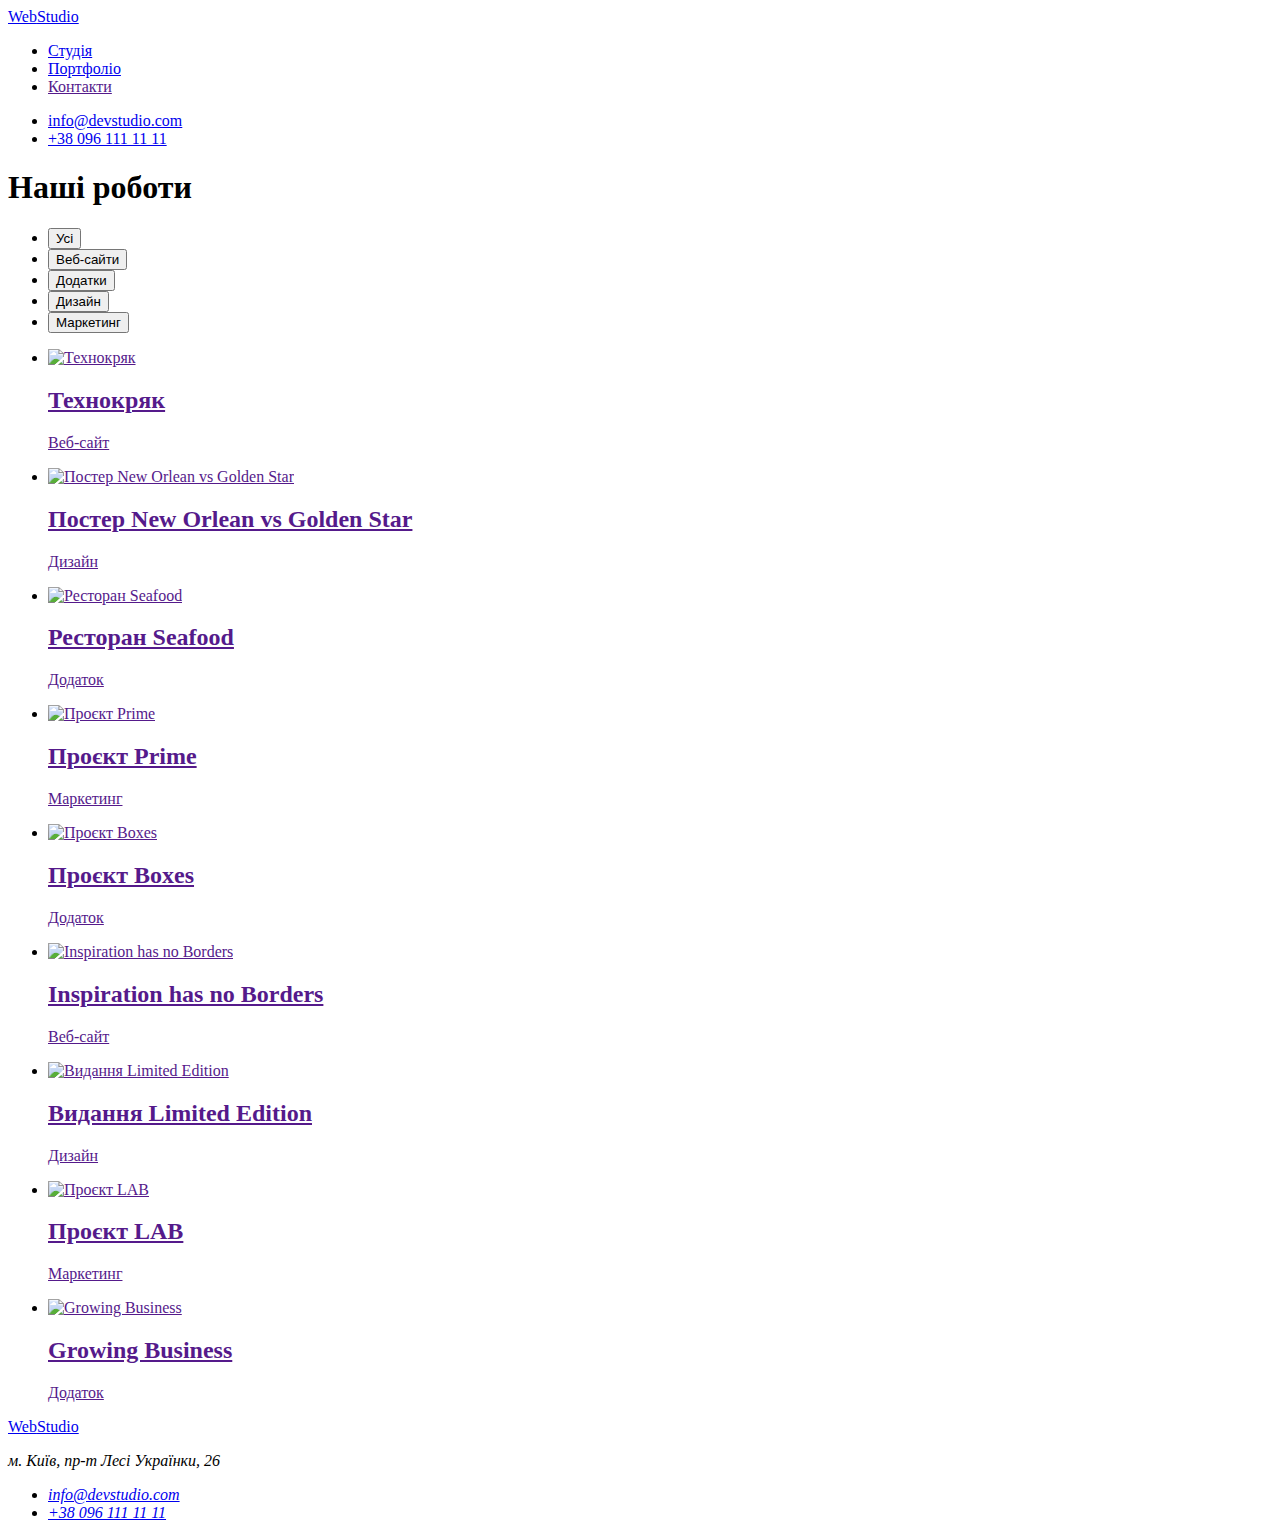
==== portfolio.html @ a1b95e7a "add site pages" ====
<!DOCTYPE html>
<html lang="uk">

<head>
  <meta charset="UTF-8">
  <meta http-equiv="X-UA-Compatible" content="IE=edge">
  <meta name="viewport" content="width=device-width, initial-scale=1.0">

  <link href="https://fonts.googleapis.com/css2?family=Raleway:wght@700&family=Roboto:wght@400;500;700;900&display=swap"
    rel="stylesheet">
  <link rel="stylesheet" href="./css/styles.css">

  <title>Портфоліо</title>
</head>

<body>
  <!-- Шапка сайта -->
  <header class="header">
    <nav>
      <a href="./index.html" class="logo">
        <span>Web</span>Studio
      </a>

      <ul class="site-nav list">
        <li>
          <a class="link" href="./index.html">Студія</a>
        </li>
        <li>
          <a class="link current" href="./portfolio.html">Портфоліо</a>
        </li>
        <li>

          <a class="link" href="">Контакти</a>
        </li>
      </ul>
    </nav>

    <ul class="contacts list">
      <li>
        <a class="link" href="mailto:info@devstudio.com">info@devstudio.com</a>
      </li>
      <li>
        <a class="link" href="tel:+380961111111">+38 096 111 11 11</a>
      </li>
    </ul>
  </header>
  <!-- Приклади робіт -->
  <main class="main">
    <section class="gallery">
      <h1 class="gallery-title">Наші роботи</h1>
      <nav class="filter">
        <ul class="filter-list">
          <li>
            <button class="gallery-btn current" type="button">Усі</button>
          </li>
          <li>
            <button class="gallery-btn" type="button">Веб-сайти</button>
          </li>
          <li>
            <button class="gallery-btn" type="button">Додатки</button>
          </li>
          <li>
            <button class="gallery-btn" type="button">Дизайн</button>
          </li>
          <li>
            <button class="gallery-btn" type="button">Маркетинг</button>
          </li>
        </ul>
      </nav>
      <ul class="gallery-list">
        <li>
          <a href="" class="gallery-link">
            <img src="./images/website.jpg" alt="Технокряк" width="370">
            <h2 class="title">Технокряк</h2>
            <p class="text">Веб-сайт</p>
          </a>
        </li>

        <li>
          <a href="" class="gallery-link">
            <img src="./images/nba.jpg" alt="Постер New Orlean vs Golden Star" width="370">
            <h2 class="title">Постер New Orlean vs Golden Star</h2>
            <p class="text">Дизайн</p>
          </a>
        </li>

        <li>
          <a href="" class="gallery-link">
            <img src="./images/food-app.jpg" alt="Ресторан Seafood" width="370">
            <h2 class="title">Ресторан Seafood</h2>
            <p class="text">Додаток</p>
          </a>
        </li>

        <li>
          <a href="" class="gallery-link">
            <img src="./images/headphones.jpg" alt="Проєкт Prime" width="370">
            <h2 class="title">Проєкт Prime</h2>
            <p class="text">Маркетинг</p>
          </a>
        </li>

        <li>
          <a href="" class="gallery-link">
            <img src="./images/boxes.jpg" alt="Проєкт Boxes" width="370">
            <h2 class="title">Проєкт Boxes</h2>
            <p class="text">Додаток</p>
          </a>
        </li>

        <li>
          <a href="" class="gallery-link">
            <img src="./images/website2.jpg" alt="Inspiration has no Borders" width="370">
            <h2 class="title">Inspiration has no Borders</h2>
            <p class="text">Веб-сайт</p>
          </a>
        </li>

        <li>
          <a href="" class="gallery-link">
            <img src="./images/journal.jpg" alt="Видання Limited Edition" width="370">
            <h2 class="title">Видання Limited Edition</h2>
            <p class="text">Дизайн</p>
          </a>
        </li>

        <li>
          <a href="" class="gallery-link">
            <img src="./images/lab.jpg" alt="Проєкт LAB" width="370">
            <h2 class="title">Проєкт LAB</h2>
            <p class="text">Маркетинг</p>
          </a>
        </li>

        <li>
          <a href="" class="gallery-link">
            <img src="./images/bussiness-app.jpg" alt="Growing Business" width="370">
            <h2 class="title">Growing Business</h2>
            <p class="text">Додаток</p>
          </a>
        </li>
      </ul>
    </section>
  </main>

  <!-- Підвал сайта -->
  <footer class="footer">
    <a href="./index.html" class="logo">
      <span>Web</span>Studio
    </a>
    <address>
      <p class="footer-text">м. Київ, пр-т Лесі Українки, 26</p>
      <ul class="contacts list">
        <li>
          <a class="link" href="mailto:info@devstudio.com">info@devstudio.com</a>
        </li>
        <li>
          <a class="link" href="tel:+380961111111">+38 096 111 11 11</a>
        </li>
      </ul>
    </address>
  </footer>

</body>

</html>
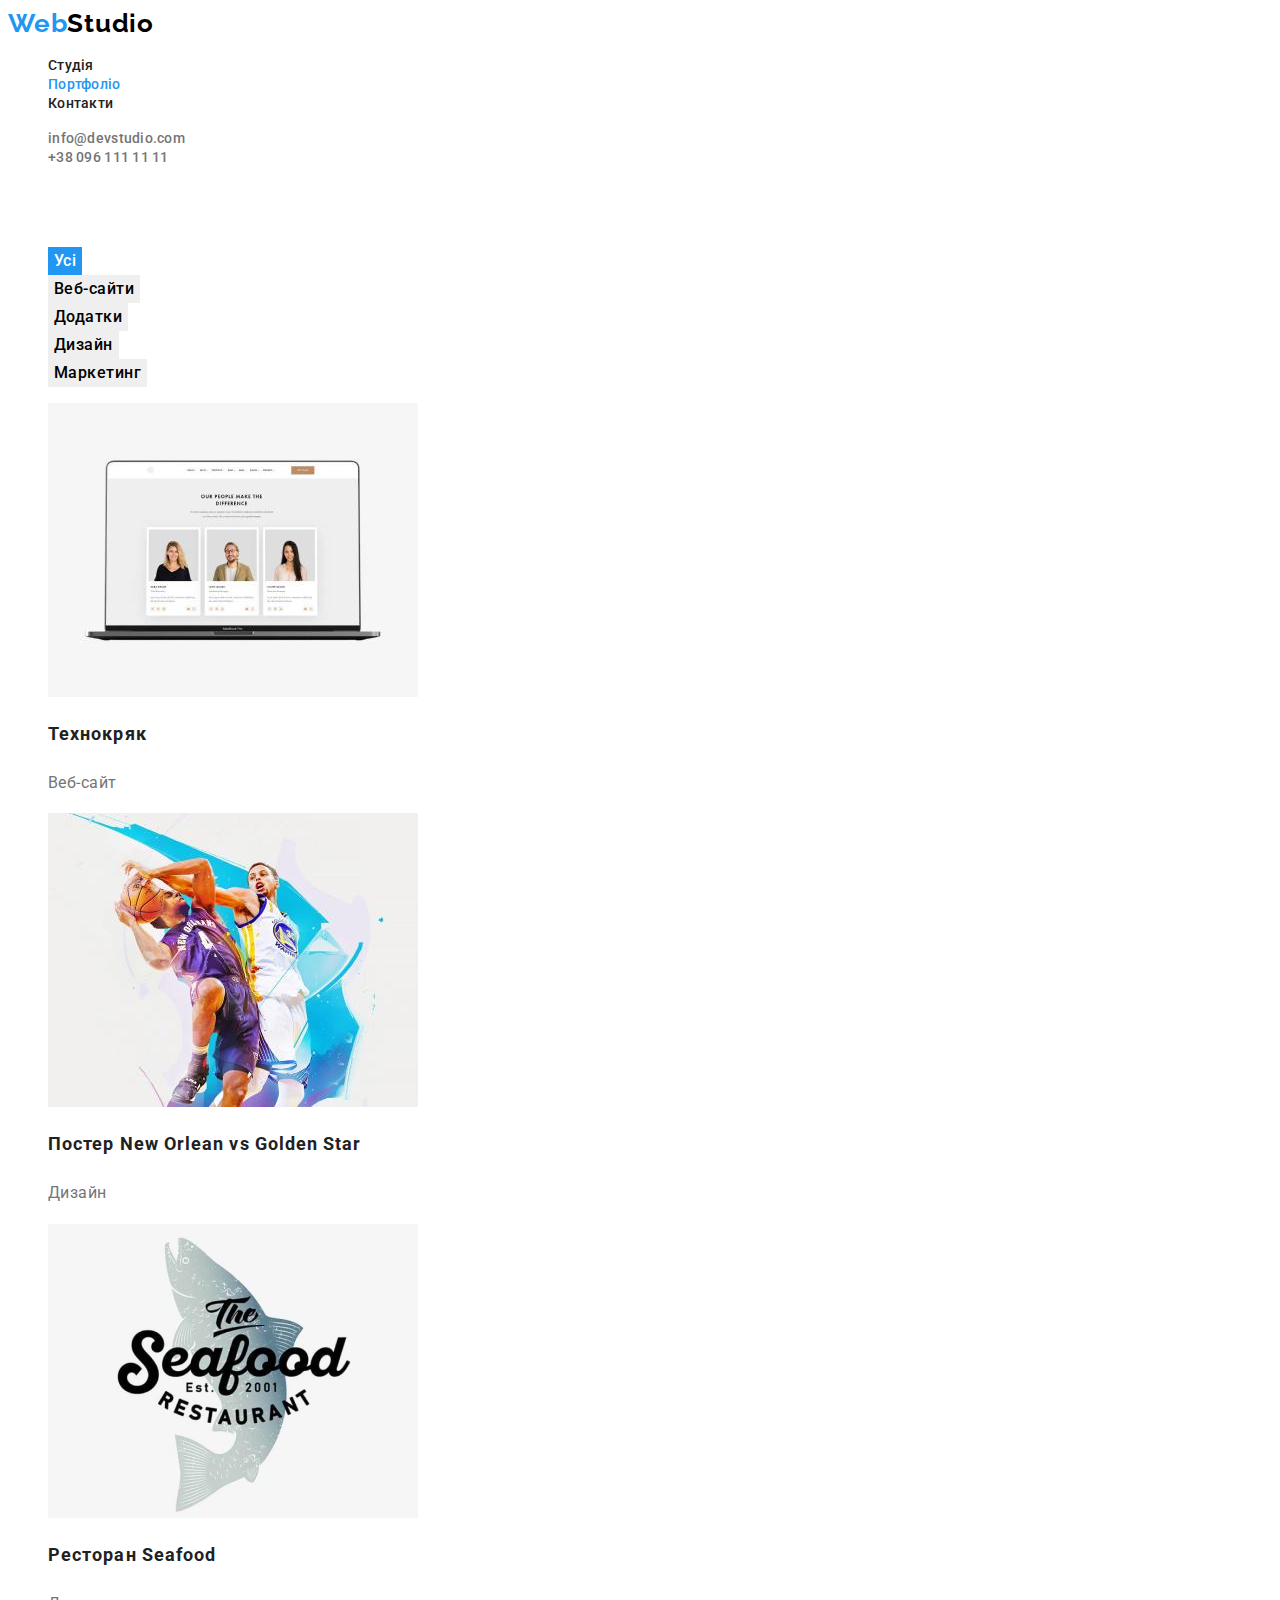
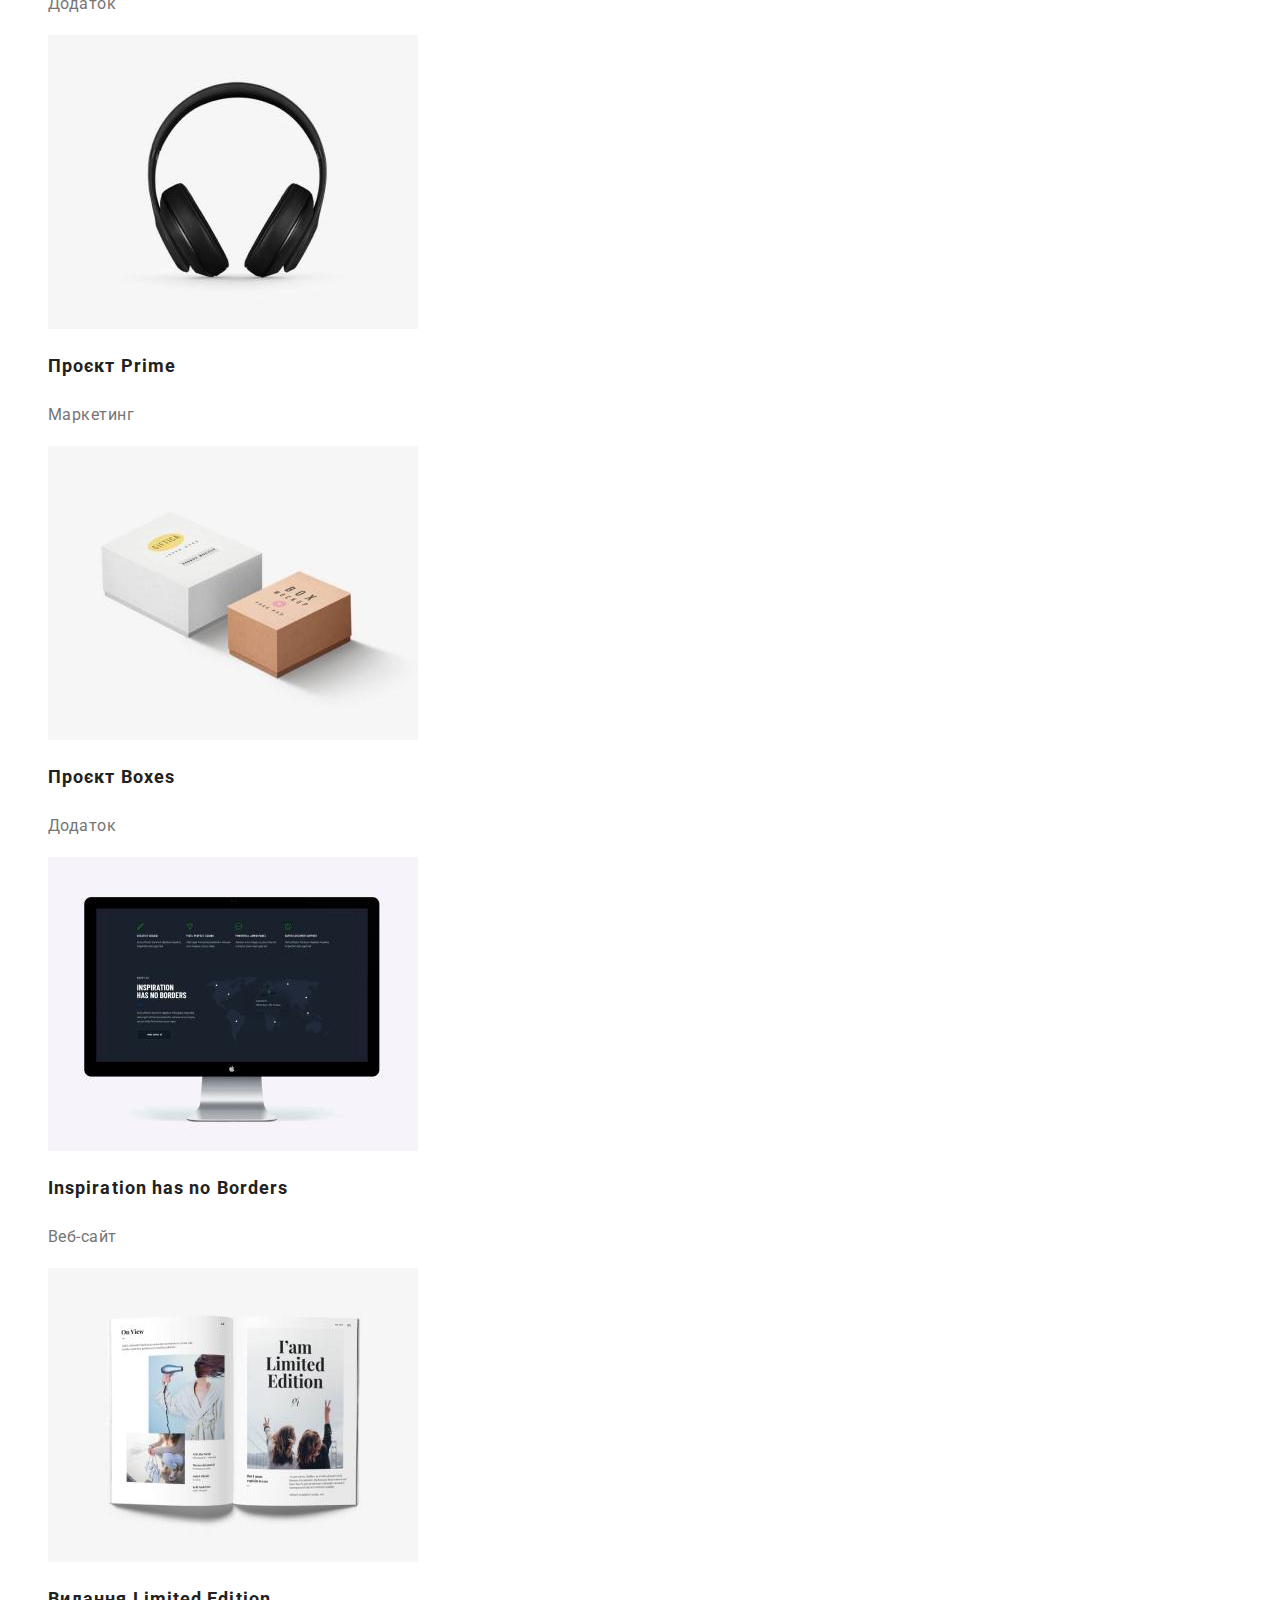
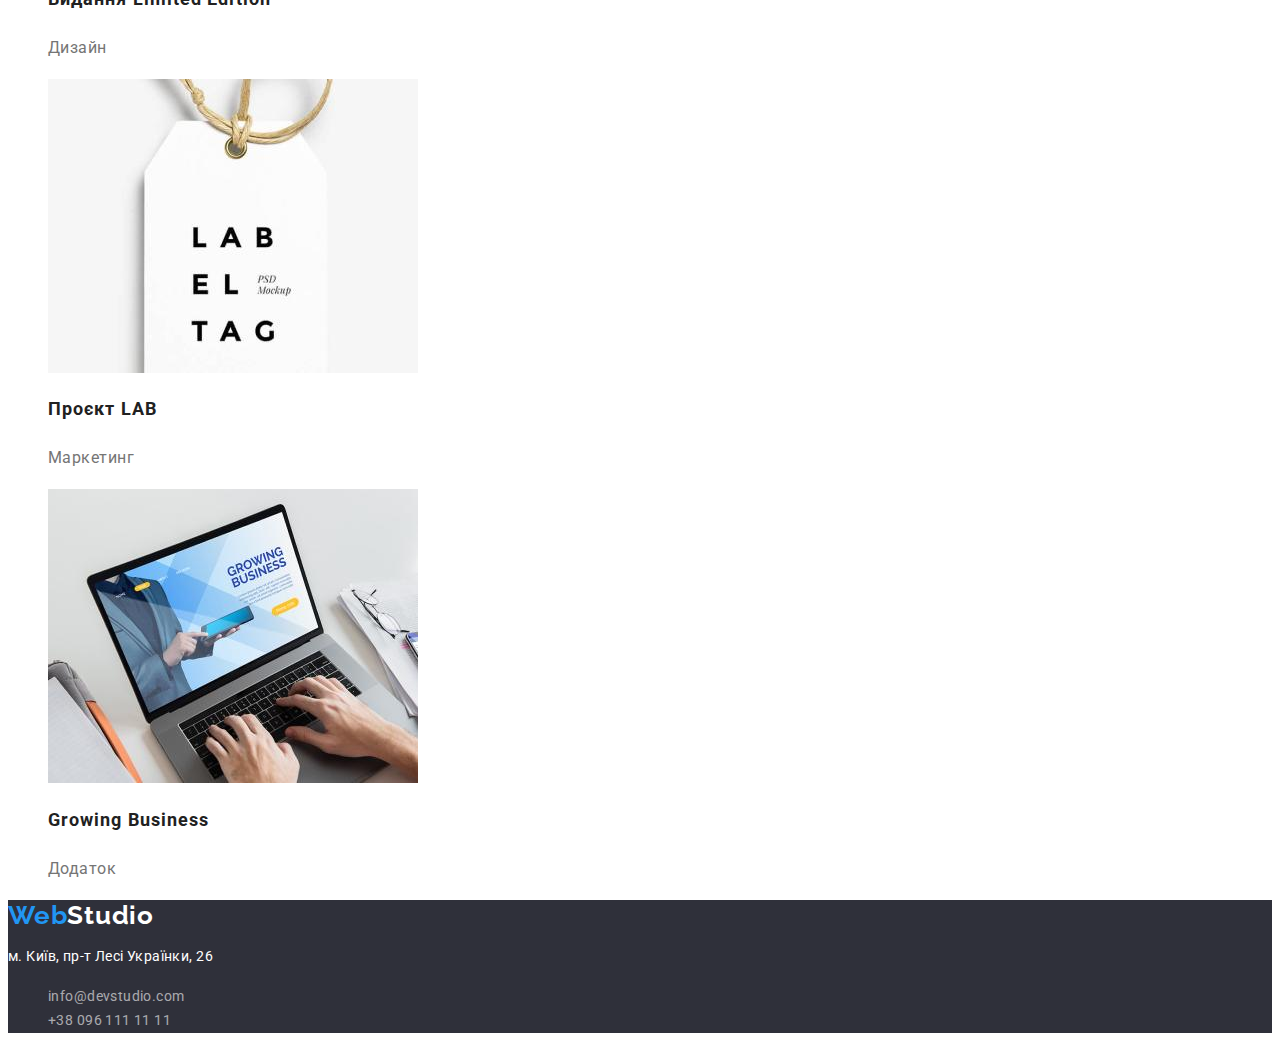
==== commit 0162075a: "fixed code" ====
--- a/portfolio.html
+++ b/portfolio.html
@@ -6,6 +6,7 @@
   <meta http-equiv="X-UA-Compatible" content="IE=edge">
   <meta name="viewport" content="width=device-width, initial-scale=1.0">
 
+  <link rel="preconnect" href="https://fonts.gstatic.com>">
   <link href="https://fonts.googleapis.com/css2?family=Raleway:wght@700&family=Roboto:wght@400;500;700;900&display=swap"
     rel="stylesheet">
   <link rel="stylesheet" href="./css/styles.css">
@@ -18,18 +19,17 @@
   <header class="header">
     <nav>
       <a href="./index.html" class="logo">
-        <span>Web</span>Studio
+        <span class="logo-blue">Web</span>Studio
       </a>
 
       <ul class="site-nav list">
         <li>
-          <a class="link" href="./index.html">Студія</a>
+          <a class="link " href="./index.html">Студія</a>
         </li>
         <li>
           <a class="link current" href="./portfolio.html">Портфоліо</a>
         </li>
         <li>
-
           <a class="link" href="">Контакти</a>
         </li>
       </ul>
@@ -50,25 +50,25 @@
       <h1 class="gallery-title">Наші роботи</h1>
       <nav class="filter">
         <ul class="filter-list">
-          <li>
+          <li class="filter-item">
             <button class="gallery-btn current" type="button">Усі</button>
           </li>
-          <li>
+          <li class="filter-item">
             <button class="gallery-btn" type="button">Веб-сайти</button>
           </li>
-          <li>
+          <li class="filter-item">
             <button class="gallery-btn" type="button">Додатки</button>
           </li>
-          <li>
+          <li class="filter-item">
             <button class="gallery-btn" type="button">Дизайн</button>
           </li>
-          <li>
+          <li class="filter-item">
             <button class="gallery-btn" type="button">Маркетинг</button>
           </li>
         </ul>
       </nav>
       <ul class="gallery-list">
-        <li>
+        <li class="gallery-item">
           <a href="" class="gallery-link">
             <img src="./images/website.jpg" alt="Технокряк" width="370">
             <h2 class="title">Технокряк</h2>
@@ -76,7 +76,7 @@
           </a>
         </li>
 
-        <li>
+        <li class="gallery-item">
           <a href="" class="gallery-link">
             <img src="./images/nba.jpg" alt="Постер New Orlean vs Golden Star" width="370">
             <h2 class="title">Постер New Orlean vs Golden Star</h2>
@@ -84,7 +84,7 @@
           </a>
         </li>
 
-        <li>
+        <li class="gallery-item">
           <a href="" class="gallery-link">
             <img src="./images/food-app.jpg" alt="Ресторан Seafood" width="370">
             <h2 class="title">Ресторан Seafood</h2>
@@ -92,7 +92,7 @@
           </a>
         </li>
 
-        <li>
+        <li class="gallery-item">
           <a href="" class="gallery-link">
             <img src="./images/headphones.jpg" alt="Проєкт Prime" width="370">
             <h2 class="title">Проєкт Prime</h2>
@@ -100,7 +100,7 @@
           </a>
         </li>
 
-        <li>
+        <li class="gallery-item">
           <a href="" class="gallery-link">
             <img src="./images/boxes.jpg" alt="Проєкт Boxes" width="370">
             <h2 class="title">Проєкт Boxes</h2>
@@ -108,7 +108,7 @@
           </a>
         </li>
 
-        <li>
+        <li class="gallery-item">
           <a href="" class="gallery-link">
             <img src="./images/website2.jpg" alt="Inspiration has no Borders" width="370">
             <h2 class="title">Inspiration has no Borders</h2>
@@ -116,7 +116,7 @@
           </a>
         </li>
 
-        <li>
+        <li class="gallery-item">
           <a href="" class="gallery-link">
             <img src="./images/journal.jpg" alt="Видання Limited Edition" width="370">
             <h2 class="title">Видання Limited Edition</h2>
@@ -124,7 +124,7 @@
           </a>
         </li>
 
-        <li>
+        <li class="gallery-item">
           <a href="" class="gallery-link">
             <img src="./images/lab.jpg" alt="Проєкт LAB" width="370">
             <h2 class="title">Проєкт LAB</h2>
@@ -132,7 +132,7 @@
           </a>
         </li>
 
-        <li>
+        <li class="gallery-item">
           <a href="" class="gallery-link">
             <img src="./images/bussiness-app.jpg" alt="Growing Business" width="370">
             <h2 class="title">Growing Business</h2>
@@ -146,7 +146,7 @@
   <!-- Підвал сайта -->
   <footer class="footer">
     <a href="./index.html" class="logo">
-      <span>Web</span>Studio
+      <span class="logo-blue">Web</span>Studio
     </a>
     <address>
       <p class="footer-text">м. Київ, пр-т Лесі Українки, 26</p>
@@ -161,6 +161,7 @@
     </address>
   </footer>
 
+
 </body>
 
 </html>--- a/css/styles.css
+++ b/css/styles.css
@@ -0,0 +1,221 @@
+:root {
+  --primary-text-color: #757575;
+  --secondary-text-color: #ffffff;
+  --title-text-color: #212121;
+  --accent-color: #2196F3;
+  --primary-bg-color: #ffffff;
+  --secondary-bg-color: #2F303A;
+  --text-font-bold: 700;
+}
+
+body {
+  background-color: var(--primary-bg-color);
+  color: var(--primary-text-color);
+  font-family: 'Roboto', sans-serif;
+}
+
+ul {
+  list-style: none;
+}
+
+/* Хедер сторінки */
+
+.logo {
+  font-family: 'Raleway';
+  text-decoration: none;
+  font-weight: var(--text-font-bold);
+  font-size: 26px;
+  line-height: 1.2;
+  color: #000000;
+  letter-spacing: 0.03em;
+  list-style: none;
+}
+
+.logo-blue {
+  color: var(--accent-color);
+}
+
+.link {
+  font-weight: 500;
+  font-size: 14px;
+  line-height: 0.07;
+  letter-spacing: 0.02em;
+  text-decoration: none;
+  color: var(--title-text-color);
+}
+
+.contacts .link {
+  color: var(--primary-text-color);
+}
+
+.link:hover,
+.link:focus {
+  color: var(--accent-color);
+}
+
+.site-nav .link.current {
+  color: var(--accent-color);
+}
+
+/* Контент головної сторінки */
+
+/* секція Герой */
+
+.hero {
+  background-color: var(--secondary-bg-color);
+  text-align: center;
+}
+
+.hero-title {
+  font-weight: 900;
+  font-size: 44px;
+  line-height: 1.36;
+  letter-spacing: 0.06em;
+  text-transform: uppercase;
+  color: var(--secondary-text-color);
+}
+
+.hero-btn {
+  background-color: var(--accent-color);
+  color: var(--secondary-text-color);
+  border-style: none;
+  font-weight: var(--text-font-bold);
+  font-size: 16px;
+  line-height: 1.8;
+  letter-spacing: 0.06em;
+  font-family: inherit;
+  cursor: pointer;
+}
+
+/* Стиль заголовків секції */
+
+.section-title {
+  font-weight: var(--text-font-bold);
+  font-size: 36px;
+  line-height: 1.17;
+  letter-spacing: 0.03em;
+  text-align: center;
+  color: var(--title-text-color);
+}
+
+/* секція Наші переваги */
+
+.feature .section-title {
+  visibility: hidden;
+}
+
+.feature-list .title {
+  font-weight: var(--text-font-bold);
+  font-size: 14px;
+  line-height: 1.14;
+  letter-spacing: 0.03em;
+  text-transform: uppercase;
+  color: var(--title-text-color);
+}
+
+.feature-list .text {
+  font-size: 14px;
+  line-height: 1.71;
+  letter-spacing: 0.03em;
+
+}
+
+/* секція Наша команда */
+
+.stuff {
+  background-color: #F5F4FA;
+}
+
+.stuff-item {
+  background-color: var(--primary-bg-color);
+}
+
+.stuff-list .title {
+  font-weight: 500;
+  font-size: 16px;
+  line-height: 1.19;
+  letter-spacing: 0.03em;
+  color: var(--title-text-color);
+}
+
+.stuff-list .text {
+  font-size: 16px;
+  line-height: 1.19;
+  letter-spacing: 0.03em;
+}
+
+/* Контент сторінки портфоліо */
+
+.gallery-title {
+  visibility: hidden;
+}
+
+.gallery-btn {
+  font-weight: 500;
+  font-size: 16px;
+  line-height: 1.62;
+  letter-spacing: 0.03em;
+  font-family: inherit;
+  border-style: none;
+  cursor: pointer;
+}
+
+.filter-list .gallery-btn.current {
+  background-color: var(--accent-color);
+  color: var(--secondary-text-color);
+}
+
+.gallery-btn:hover,
+.gallery-btn:focus {
+  background-color: var(--accent-color);
+  color: var(--secondary-text-color);
+}
+
+.gallery-link {
+  text-decoration: none;
+  color: var(--primary-text-color);
+}
+
+.gallery-link .title {
+  font-weight: var(--text-font-bold);
+  font-size: 18px;
+  line-height: 2;
+  letter-spacing: 0.06em;
+  color: var(--title-text-color);
+}
+
+.gallery-link .text {
+  font-size: 16px;
+  line-height: 1.87;
+  letter-spacing: 0.03em;
+}
+
+/* Футер сторінки */
+
+.footer {
+  background-color: var(--secondary-bg-color);
+}
+
+.footer .logo {
+  color: var(--secondary-text-color);
+}
+
+.footer-text,
+.footer .link {
+  font-style: normal;
+  font-weight: 400;
+  font-size: 14px;
+  line-height: 1.71;
+  letter-spacing: 0.03em;
+  color: var(--secondary-text-color);
+}
+
+.footer .link {
+  color: rgba(255, 255, 255, 0.6);
+  text-decoration: none;
+}
+
+.footer .link:hover,
+.footer .link:focus {
+  color: var(--accent-color);
+}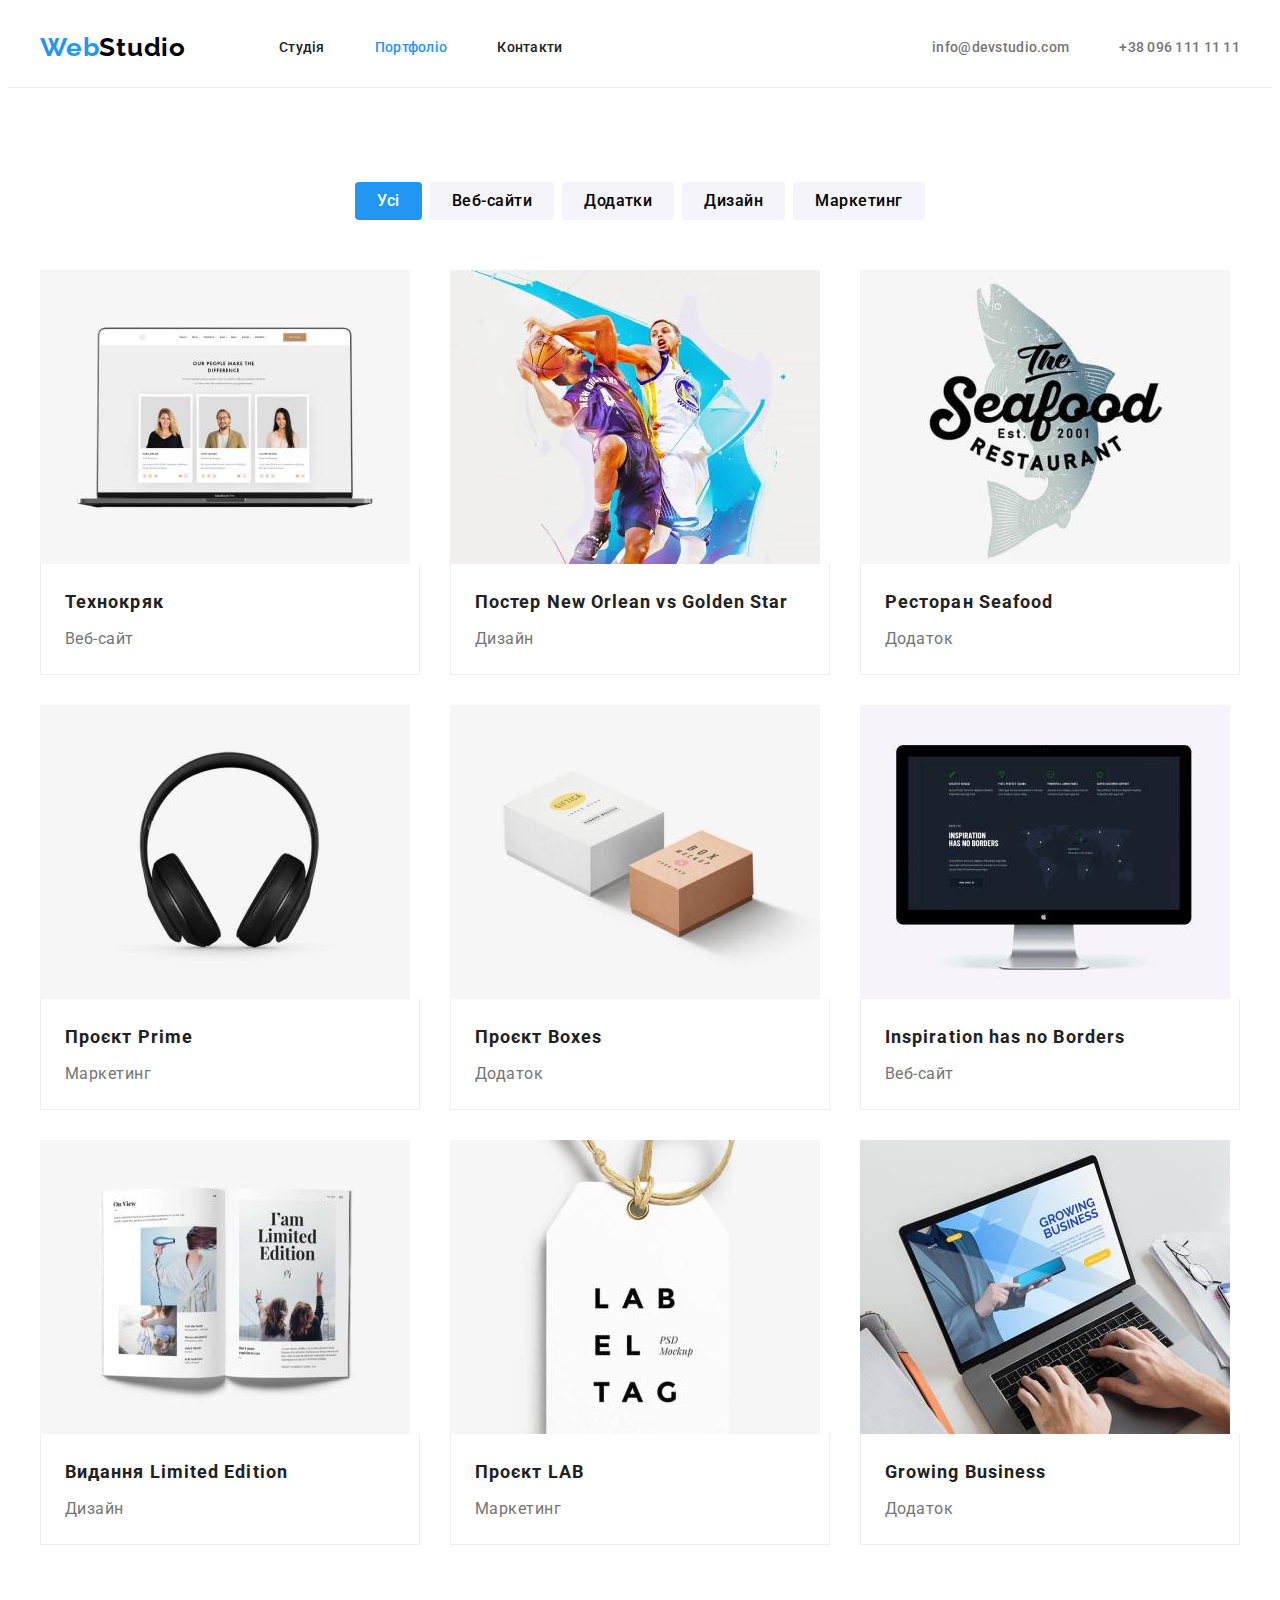
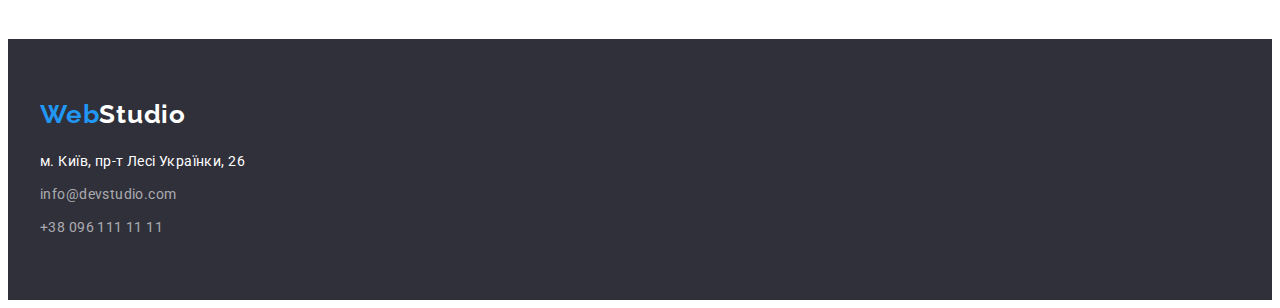
==== commit aa69b9ad: "style content position" ====
--- a/portfolio.html
+++ b/portfolio.html
@@ -6,9 +6,13 @@
   <meta http-equiv="X-UA-Compatible" content="IE=edge">
   <meta name="viewport" content="width=device-width, initial-scale=1.0">
 
-  <link rel="preconnect" href="https://fonts.gstatic.com>">
+  <link rel="preconnect" href="https://fonts.googleapis.com">
+  <link rel="preconnect" href="https://fonts.gstatic.com" crossorigin>
   <link href="https://fonts.googleapis.com/css2?family=Raleway:wght@700&family=Roboto:wght@400;500;700;900&display=swap"
     rel="stylesheet">
+  <link rel="stylesheet" href="https://cdnjs.cloudflare.com/ajax/libs/modern-normalize/1.1.0/modern-normalize.min.css"
+    integrity="sha512-wpPYUAdjBVSE4KJnH1VR1HeZfpl1ub8YT/NKx4PuQ5NmX2tKuGu6U/JRp5y+Y8XG2tV+wKQpNHVUX03MfMFn9Q=="
+    crossorigin="anonymous" referrerpolicy="no-referrer">
   <link rel="stylesheet" href="./css/styles.css">
 
   <title>Портфоліо</title>
@@ -17,148 +21,151 @@
 <body>
   <!-- Шапка сайта -->
   <header class="header">
-    <nav>
+    <div class="container header">
       <a href="./index.html" class="logo">
         <span class="logo-blue">Web</span>Studio
       </a>
-
       <ul class="site-nav list">
-        <li>
-          <a class="link " href="./index.html">Студія</a>
+        <li class="site-nav item">
+          <a class="link" href="./index.html">Студія</a>
         </li>
-        <li>
+        <li class="site-nav item">
           <a class="link current" href="./portfolio.html">Портфоліо</a>
         </li>
-        <li>
+        <li class="site-nav item">
           <a class="link" href="">Контакти</a>
         </li>
       </ul>
-    </nav>
 
-    <ul class="contacts list">
-      <li>
-        <a class="link" href="mailto:info@devstudio.com">info@devstudio.com</a>
-      </li>
-      <li>
-        <a class="link" href="tel:+380961111111">+38 096 111 11 11</a>
-      </li>
-    </ul>
+      <ul class="contacts-list">
+        <li class="contacts item">
+          <a class="link" href="mailto:info@devstudio.com">info@devstudio.com</a>
+        </li>
+        <li class="contacts item">
+          <a class="link" href="tel:+380961111111">+38 096 111 11 11</a>
+        </li>
+      </ul>
+    </div>
   </header>
   <!-- Приклади робіт -->
   <main class="main">
-    <section class="gallery">
-      <h1 class="gallery-title">Наші роботи</h1>
-      <nav class="filter">
-        <ul class="filter-list">
-          <li class="filter-item">
-            <button class="gallery-btn current" type="button">Усі</button>
+    <section class="section gallery">
+      <div class="container">
+        <h1 class="gallery-title visually-hidden">Наші роботи</h1>
+        <nav class="filter">
+          <ul class="filter-list">
+            <li class="filter-item">
+              <button class="gallery-btn current" type="button">Усі</button>
+            </li>
+            <li class="filter-item">
+              <button class="gallery-btn" type="button">Веб-сайти</button>
+            </li>
+            <li class="filter-item">
+              <button class="gallery-btn" type="button">Додатки</button>
+            </li>
+            <li class="filter-item">
+              <button class="gallery-btn" type="button">Дизайн</button>
+            </li>
+            <li class="filter-item">
+              <button class="gallery-btn" type="button">Маркетинг</button>
+            </li>
+          </ul>
+        </nav>
+        <ul class="gallery-list">
+          <li class="gallery-item">
+            <a href="" class="gallery-link">
+              <img src="./images/website.jpg" alt="Технокряк" width="370">
+              <h2 class="title">Технокряк</h2>
+              <p class="text">Веб-сайт</p>
+            </a>
           </li>
-          <li class="filter-item">
-            <button class="gallery-btn" type="button">Веб-сайти</button>
+
+          <li class="gallery-item">
+            <a href="" class="gallery-link">
+              <img src="./images/nba.jpg" alt="Постер New Orlean vs Golden Star" width="370">
+              <h2 class="title">Постер <span lang="en">New Orlean vs Golden Star</span></h2>
+              <p class="text">Дизайн</p>
+            </a>
           </li>
-          <li class="filter-item">
-            <button class="gallery-btn" type="button">Додатки</button>
+
+          <li class="gallery-item">
+            <a href="" class="gallery-link">
+              <img src="./images/food-app.jpg" alt="Ресторан Seafood" width="370">
+              <h2 class="title">Ресторан <span lang="en">Seafood</span></h2>
+              <p class="text">Додаток</p>
+            </a>
           </li>
-          <li class="filter-item">
-            <button class="gallery-btn" type="button">Дизайн</button>
+
+          <li class="gallery-item">
+            <a href="" class="gallery-link">
+              <img src="./images/headphones.jpg" alt="Проєкт Prime" width="370">
+              <h2 class="title">Проєкт <span lang="en">Prime</span></h2>
+              <p class="text">Маркетинг</p>
+            </a>
           </li>
-          <li class="filter-item">
-            <button class="gallery-btn" type="button">Маркетинг</button>
+
+          <li class="gallery-item">
+            <a href="" class="gallery-link">
+              <img src="./images/boxes.jpg" alt="Проєкт Boxes" width="370">
+              <h2 class="title">Проєкт <span lang="en">Boxes</span></h2>
+              <p class="text">Додаток</p>
+            </a>
+          </li>
+
+          <li class="gallery-item">
+            <a href="" class="gallery-link">
+              <img src="./images/website2.jpg" alt="Inspiration has no Borders" width="370">
+              <h2 class="title" lang="en">Inspiration has no Borders</h2>
+              <p class="text">Веб-сайт</p>
+            </a>
+          </li>
+
+          <li class="gallery-item">
+            <a href="" class="gallery-link">
+              <img src="./images/journal.jpg" alt="Видання Limited Edition" width="370">
+              <h2 class="title">Видання <span lang="en">Limited Edition</span></h2>
+              <p class="text">Дизайн</p>
+            </a>
+          </li>
+
+          <li class="gallery-item">
+            <a href="" class="gallery-link">
+              <img src="./images/lab.jpg" alt="Проєкт LAB" width="370">
+              <h2 class="title">Проєкт <span lang="en">LAB</span></h2>
+              <p class="text">Маркетинг</p>
+            </a>
+          </li>
+
+          <li class="gallery-item">
+            <a href="" class="gallery-link">
+              <img src="./images/bussiness-app.jpg" alt="Growing Business" width="370">
+              <h2 class="title" lang="en">Growing Business</h2>
+              <p class="text">Додаток</p>
+            </a>
           </li>
         </ul>
-      </nav>
-      <ul class="gallery-list">
-        <li class="gallery-item">
-          <a href="" class="gallery-link">
-            <img src="./images/website.jpg" alt="Технокряк" width="370">
-            <h2 class="title">Технокряк</h2>
-            <p class="text">Веб-сайт</p>
-          </a>
-        </li>
-
-        <li class="gallery-item">
-          <a href="" class="gallery-link">
-            <img src="./images/nba.jpg" alt="Постер New Orlean vs Golden Star" width="370">
-            <h2 class="title">Постер New Orlean vs Golden Star</h2>
-            <p class="text">Дизайн</p>
-          </a>
-        </li>
-
-        <li class="gallery-item">
-          <a href="" class="gallery-link">
-            <img src="./images/food-app.jpg" alt="Ресторан Seafood" width="370">
-            <h2 class="title">Ресторан Seafood</h2>
-            <p class="text">Додаток</p>
-          </a>
-        </li>
-
-        <li class="gallery-item">
-          <a href="" class="gallery-link">
-            <img src="./images/headphones.jpg" alt="Проєкт Prime" width="370">
-            <h2 class="title">Проєкт Prime</h2>
-            <p class="text">Маркетинг</p>
-          </a>
-        </li>
-
-        <li class="gallery-item">
-          <a href="" class="gallery-link">
-            <img src="./images/boxes.jpg" alt="Проєкт Boxes" width="370">
-            <h2 class="title">Проєкт Boxes</h2>
-            <p class="text">Додаток</p>
-          </a>
-        </li>
-
-        <li class="gallery-item">
-          <a href="" class="gallery-link">
-            <img src="./images/website2.jpg" alt="Inspiration has no Borders" width="370">
-            <h2 class="title">Inspiration has no Borders</h2>
-            <p class="text">Веб-сайт</p>
-          </a>
-        </li>
-
-        <li class="gallery-item">
-          <a href="" class="gallery-link">
-            <img src="./images/journal.jpg" alt="Видання Limited Edition" width="370">
-            <h2 class="title">Видання Limited Edition</h2>
-            <p class="text">Дизайн</p>
-          </a>
-        </li>
-
-        <li class="gallery-item">
-          <a href="" class="gallery-link">
-            <img src="./images/lab.jpg" alt="Проєкт LAB" width="370">
-            <h2 class="title">Проєкт LAB</h2>
-            <p class="text">Маркетинг</p>
-          </a>
-        </li>
-
-        <li class="gallery-item">
-          <a href="" class="gallery-link">
-            <img src="./images/bussiness-app.jpg" alt="Growing Business" width="370">
-            <h2 class="title">Growing Business</h2>
-            <p class="text">Додаток</p>
-          </a>
-        </li>
-      </ul>
+      </div>
     </section>
   </main>
 
   <!-- Підвал сайта -->
   <footer class="footer">
-    <a href="./index.html" class="logo">
-      <span class="logo-blue">Web</span>Studio
-    </a>
-    <address>
-      <p class="footer-text">м. Київ, пр-т Лесі Українки, 26</p>
-      <ul class="contacts list">
-        <li>
-          <a class="link" href="mailto:info@devstudio.com">info@devstudio.com</a>
-        </li>
-        <li>
-          <a class="link" href="tel:+380961111111">+38 096 111 11 11</a>
-        </li>
-      </ul>
-    </address>
+    <div class="container footer">
+      <a href="./index.html" class="logo">
+        <span class="logo-blue">Web</span>Studio
+      </a>
+      <address class="address">
+        <p class="footer-text">м. Київ, пр-т Лесі Українки, 26</p>
+        <ul class="footer list">
+          <li class="footer item">
+            <a class="link" href="mailto:info@devstudio.com">info@devstudio.com</a>
+          </li>
+          <li class="footer item">
+            <a class="link" href="tel:+380961111111">+38 096 111 11 11</a>
+          </li>
+        </ul>
+      </address>
+    </div>
   </footer>
 
 
--- a/css/styles.css
+++ b/css/styles.css
@@ -14,13 +14,55 @@
   font-family: 'Roboto', sans-serif;
 }
 
+/* Утиліти */
+
+h1,
+h2,
+h3,
+h4,
+h5,
+h6,
+p {
+  margin-top: 0;
+  margin-bottom: 0;
+}
+
 ul {
+  margin: 0;
+  padding: 0;
   list-style: none;
 }
 
-/* Хедер сторінки */
+img {
+  display: block;
+}
+
+/* Стиль контейнера контенту */
+
+.container {
+  width: 1200px;
+  padding-left: 15px;
+  padding-right: 15px;
+  margin: 0 auto;
+}
+
+/*================================= Хедер сторінки ================================*/
+
+.header {
+  border-bottom: 1px solid #ECECEC;
+}
+
+.container.header {
+  display: flex;
+  align-items: center;
+  border-bottom: none;
+}
 
 .logo {
+  display: block;
+  padding-top: 24px;
+  padding-bottom: 24px;
+
   font-family: 'Raleway';
   text-decoration: none;
   font-weight: var(--text-font-bold);
@@ -44,29 +86,100 @@
   color: var(--title-text-color);
 }
 
-.contacts .link {
-  color: var(--primary-text-color);
-}
-
 .link:hover,
 .link:focus {
   color: var(--accent-color);
 }
 
+.site-nav.list {
+  display: flex;
+  margin-left: 93px;
+}
+
+.site-nav.item+.site-nav.item {
+  margin-left: 50px;
+}
+
+.site-nav .link {
+  display: block;
+  padding-top: 32px;
+  padding-bottom: 32px;
+}
+
 .site-nav .link.current {
   color: var(--accent-color);
 }
 
-/* Контент головної сторінки */
+.contacts-list {
+  display: flex;
+  margin-left: auto;
+}
+
+.contacts.item+.contacts.item {
+  margin-left: 50px;
+}
+
+.contacts.item .link {
+  display: block;
+  padding-top: 32px;
+  padding-bottom: 32px;
+
+  color: var(--primary-text-color);
+}
+
+.contacts .link:hover,
+.contacts .link:focus {
+  color: var(--accent-color);
+}
+
+/*======================= Контент головної сторінки ===========================*/
+
+/* Стиль секцій контенту головної сторінки */
+
+.section {
+  padding-top: 94px;
+  padding-bottom: 94px;
+}
+
+/* Стиль заголовків секції */
+
+.section-title {
+  margin-bottom: 50px;
+  text-align: center;
+
+  font-weight: var(--text-font-bold);
+  font-size: 36px;
+  line-height: 1.17;
+  letter-spacing: 0.03em;
+  color: var(--title-text-color);
+}
+
+/* Стиль прихованого заголовка */
+
+.visually-hidden {
+  position: absolute;
+  width: 1px;
+  height: 1px;
+  margin: -1px;
+  border: 0;
+  padding: 0;
+  white-space: nowrap;
+  clip-path: inset(100%);
+  clip: rect(0 0 0 0);
+  overflow: hidden;
+}
 
 /* секція Герой */
 
-.hero {
+.section.hero {
   background-color: var(--secondary-bg-color);
+
   text-align: center;
 }
 
 .hero-title {
+  margin-bottom: 30px;
+
   font-weight: 900;
   font-size: 44px;
   line-height: 1.36;
@@ -76,9 +189,12 @@
 }
 
 .hero-btn {
+  padding: 10px 32px;
+  border-style: none;
+  border-radius: 4px;
+
   background-color: var(--accent-color);
   color: var(--secondary-text-color);
-  border-style: none;
   font-weight: var(--text-font-bold);
   font-size: 16px;
   line-height: 1.8;
@@ -87,24 +203,23 @@
   cursor: pointer;
 }
 
-/* Стиль заголовків секції */
-
-.section-title {
-  font-weight: var(--text-font-bold);
-  font-size: 36px;
-  line-height: 1.17;
-  letter-spacing: 0.03em;
-  text-align: center;
-  color: var(--title-text-color);
-}
-
 /* секція Наші переваги */
 
-.feature .section-title {
-  visibility: hidden;
-}
-
-.feature-list .title {
+.feature-list {
+  display: flex;
+}
+
+.feature-item {
+  width: calc((100% - 90px) / 4);
+}
+
+.feature-item+.feature-item {
+  margin-left: 30px;
+}
+
+.feature-item .title {
+  margin-bottom: 10px;
+
   font-weight: var(--text-font-bold);
   font-size: 14px;
   line-height: 1.14;
@@ -113,24 +228,58 @@
   color: var(--title-text-color);
 }
 
-.feature-list .text {
+.feature-item .text {
   font-size: 14px;
   line-height: 1.71;
   letter-spacing: 0.03em;
 
 }
 
+/* секція Чим ми займаємось */
+
+.section.work {
+  padding-top: 0;
+}
+
+.work-list {
+  display: flex;
+}
+
+.work-item {
+  width: calc((100% - 60px) / 3);
+}
+
+.work-item+.work-item {
+  margin-left: 30px;
+}
+
 /* секція Наша команда */
 
 .stuff {
   background-color: #F5F4FA;
 }
 
+.stuff-list {
+  display: flex;
+}
+
 .stuff-item {
+  width: calc((100% - 90px) / 4);
+  text-align: center;
+
   background-color: var(--primary-bg-color);
-}
-
-.stuff-list .title {
+  box-shadow: 0px 1px 3px rgba(0, 0, 0, 0.12), 0px 1px 1px rgba(0, 0, 0, 0.14), 0px 2px 1px rgba(0, 0, 0, 0.2);
+  border-radius: 0px 0px 4px 4px;
+}
+
+.stuff-item+.stuff-item {
+  margin-left: 30px;
+}
+
+.stuff-item .title {
+  margin-top: 30px;
+  margin-bottom: 10px;
+
   font-weight: 500;
   font-size: 16px;
   line-height: 1.19;
@@ -138,19 +287,34 @@
   color: var(--title-text-color);
 }
 
-.stuff-list .text {
+.stuff-item .text {
+  margin-bottom: 30px;
+
   font-size: 16px;
   line-height: 1.19;
   letter-spacing: 0.03em;
 }
 
-/* Контент сторінки портфоліо */
-
-.gallery-title {
-  visibility: hidden;
+/*============================= Контент сторінки портфоліо =================================*/
+
+.filter {
+  margin-bottom: 50px;
+}
+
+.filter-list {
+  display: flex;
+  justify-content: center;
+}
+
+.filter-item+.filter-item {
+  margin-left: 8px;
 }
 
 .gallery-btn {
+  padding: 6px 22px;
+  border-radius: 4px;
+
+  background-color: #F5F4FA;
   font-weight: 500;
   font-size: 16px;
   line-height: 1.62;
@@ -167,8 +331,30 @@
 
 .gallery-btn:hover,
 .gallery-btn:focus {
+
   background-color: var(--accent-color);
   color: var(--secondary-text-color);
+}
+
+.gallery-list {
+  display: flex;
+  flex-wrap: wrap;
+
+}
+
+.gallery-item {
+  width: calc((100% - 60px) / 3);
+
+  margin-right: 30px;
+  margin-bottom: 30px;
+}
+
+.gallery-item:nth-child(3n) {
+  margin-right: 0;
+}
+
+.gallery-item:nth-last-child(-n+3) {
+  margin-bottom: 0;
 }
 
 .gallery-link {
@@ -177,27 +363,60 @@
 }
 
 .gallery-link .title {
+  padding: 20px 24px 4px 24px;
+
   font-weight: var(--text-font-bold);
   font-size: 18px;
   line-height: 2;
   letter-spacing: 0.06em;
   color: var(--title-text-color);
+  border-left: 1px solid #EEEEEE;
+  border-right: 1px solid #EEEEEE;
 }
 
 .gallery-link .text {
+  padding: 0 24px 20px 24px;
+
   font-size: 16px;
   line-height: 1.87;
   letter-spacing: 0.03em;
-}
-
-/* Футер сторінки */
+  border-left: 1px solid #EEEEEE;
+  border-right: 1px solid #EEEEEE;
+  border-bottom: 1px solid #EEEEEE;
+}
+
+/*====================================== Футер сторінки ============================*/
 
 .footer {
   background-color: var(--secondary-bg-color);
 }
 
+.container.footer {
+  display: flex;
+  flex-direction: column;
+}
+
 .footer .logo {
-  color: var(--secondary-text-color);
+  padding-top: 0;
+  padding-bottom: 0;
+  margin-top: 60px;
+  margin-bottom: 20px;
+  margin-right: auto;
+
+  color: var(--secondary-text-color);
+}
+
+.address {
+  margin-right: auto;
+  margin-bottom: 60px;
+}
+
+.footer-text {
+  margin-bottom: 9px;
+}
+
+.footer.item+.footer.item {
+  margin-top: 9px;
 }
 
 .footer-text,
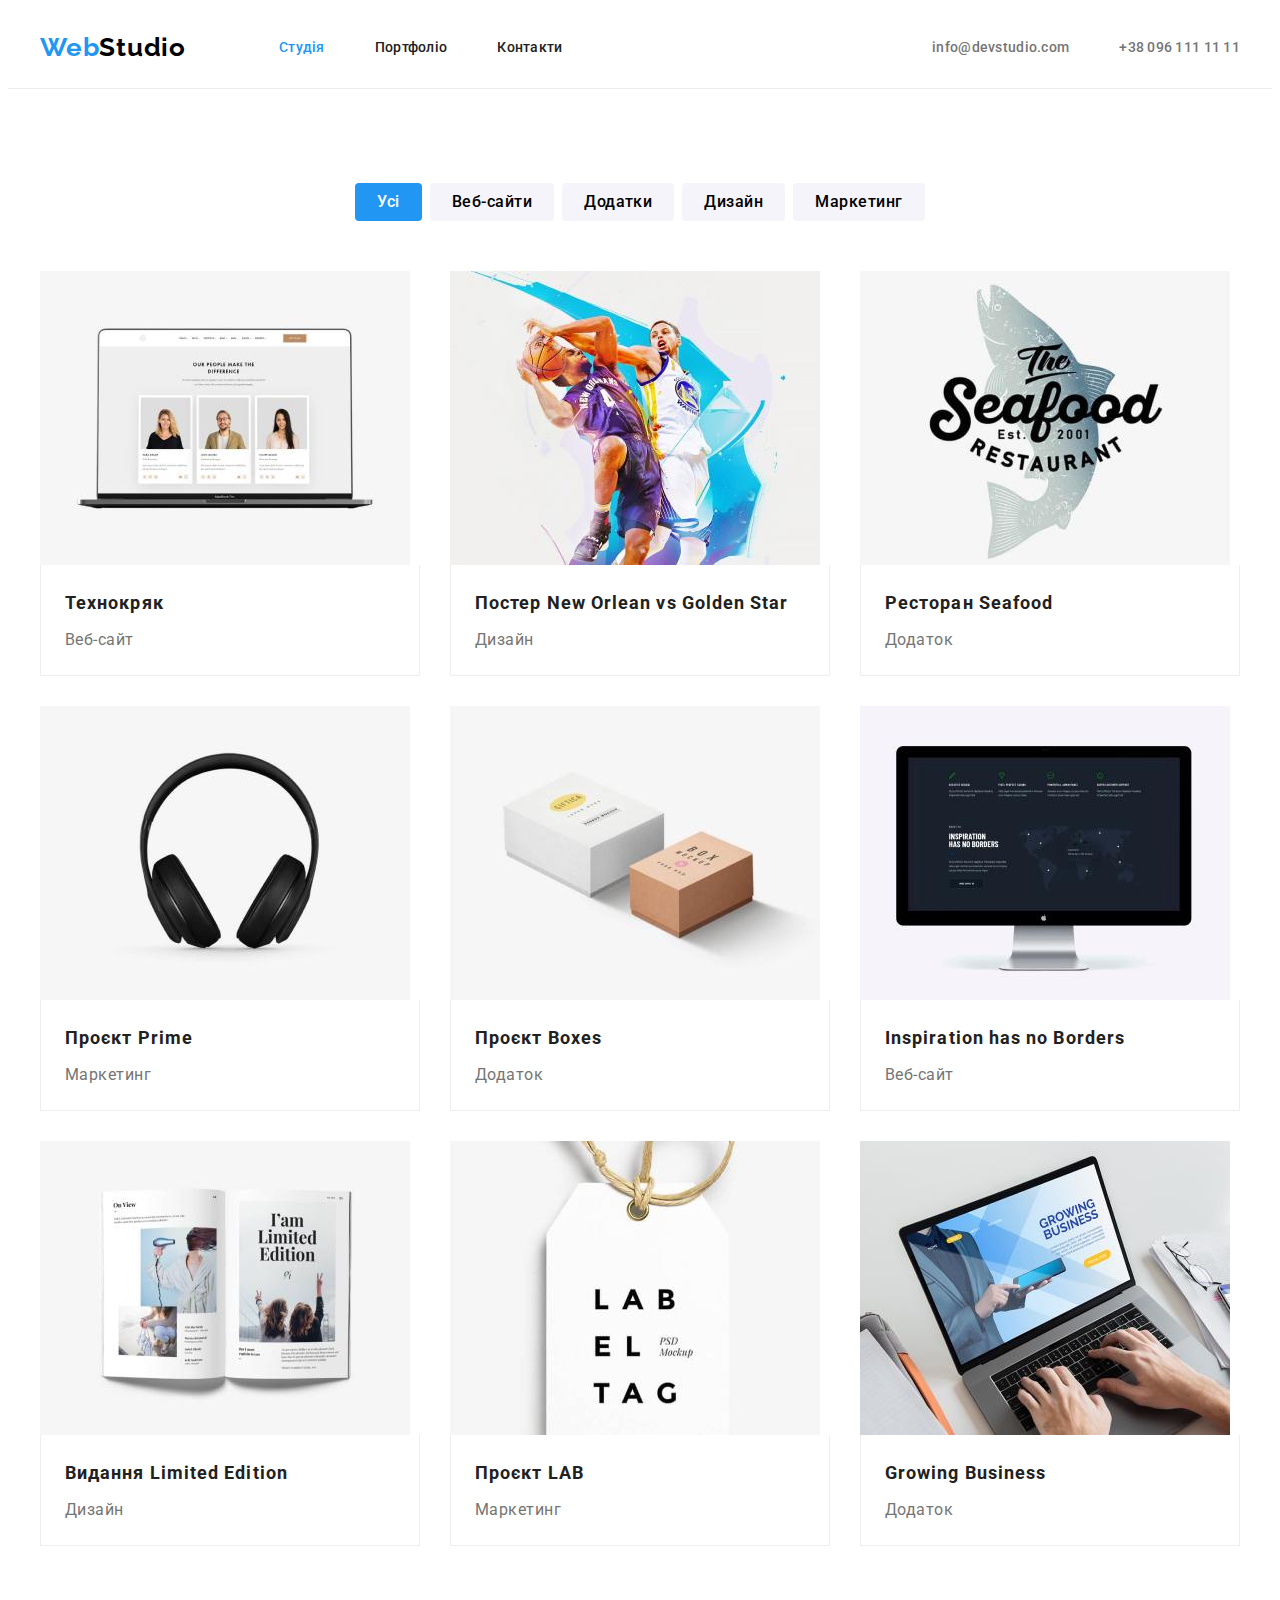
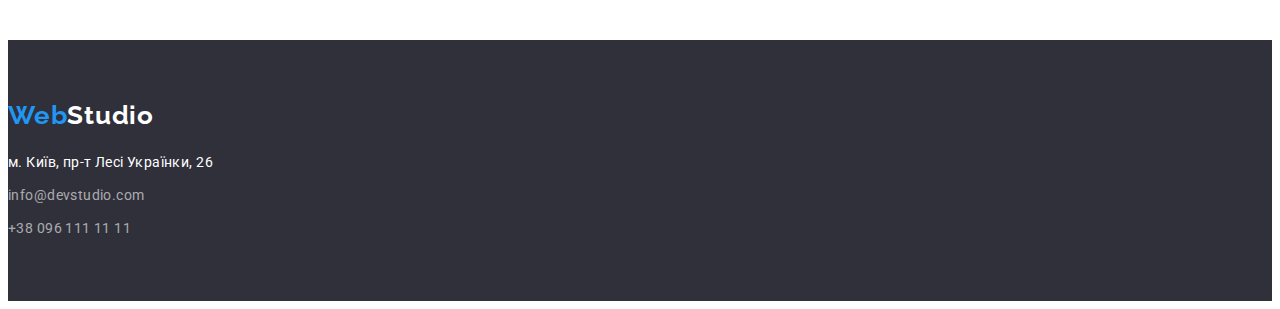
==== commit 94f93955: "fixed styles for header, sections, footer" ====
--- a/portfolio.html
+++ b/portfolio.html
@@ -25,17 +25,19 @@
       <a href="./index.html" class="logo">
         <span class="logo-blue">Web</span>Studio
       </a>
-      <ul class="site-nav list">
-        <li class="site-nav item">
-          <a class="link" href="./index.html">Студія</a>
-        </li>
-        <li class="site-nav item">
-          <a class="link current" href="./portfolio.html">Портфоліо</a>
-        </li>
-        <li class="site-nav item">
-          <a class="link" href="">Контакти</a>
-        </li>
-      </ul>
+      <nav>
+        <ul class="site-nav list">
+          <li class="site-nav item">
+            <a class="link current" href="./index.html">Студія</a>
+          </li>
+          <li class="site-nav item">
+            <a class="link" href="./portfolio.html">Портфоліо</a>
+          </li>
+          <li class="site-nav item">
+            <a class="link" href="">Контакти</a>
+          </li>
+        </ul>
+      </nav>
 
       <ul class="contacts-list">
         <li class="contacts item">
@@ -52,95 +54,113 @@
     <section class="section gallery">
       <div class="container">
         <h1 class="gallery-title visually-hidden">Наші роботи</h1>
-        <nav class="filter">
-          <ul class="filter-list">
-            <li class="filter-item">
-              <button class="gallery-btn current" type="button">Усі</button>
-            </li>
-            <li class="filter-item">
-              <button class="gallery-btn" type="button">Веб-сайти</button>
-            </li>
-            <li class="filter-item">
-              <button class="gallery-btn" type="button">Додатки</button>
-            </li>
-            <li class="filter-item">
-              <button class="gallery-btn" type="button">Дизайн</button>
-            </li>
-            <li class="filter-item">
-              <button class="gallery-btn" type="button">Маркетинг</button>
-            </li>
-          </ul>
-        </nav>
+
+        <ul class="filter-list">
+          <li class="filter-item">
+            <button class="gallery-btn current" type="button">Усі</button>
+          </li>
+          <li class="filter-item">
+            <button class="gallery-btn" type="button">Веб-сайти</button>
+          </li>
+          <li class="filter-item">
+            <button class="gallery-btn" type="button">Додатки</button>
+          </li>
+          <li class="filter-item">
+            <button class="gallery-btn" type="button">Дизайн</button>
+          </li>
+          <li class="filter-item">
+            <button class="gallery-btn" type="button">Маркетинг</button>
+          </li>
+        </ul>
+
         <ul class="gallery-list">
           <li class="gallery-item">
             <a href="" class="gallery-link">
               <img src="./images/website.jpg" alt="Технокряк" width="370">
-              <h2 class="title">Технокряк</h2>
-              <p class="text">Веб-сайт</p>
+              <div class="gallery-info">
+                <h2 class="title">Технокряк</h2>
+                <p class="text">Веб-сайт</p>
+              </div>
             </a>
           </li>
 
           <li class="gallery-item">
             <a href="" class="gallery-link">
               <img src="./images/nba.jpg" alt="Постер New Orlean vs Golden Star" width="370">
-              <h2 class="title">Постер <span lang="en">New Orlean vs Golden Star</span></h2>
-              <p class="text">Дизайн</p>
+              <div class="gallery-info">
+                <h2 class="title">Постер <span lang="en">New Orlean vs Golden Star</span></h2>
+                <p class="text">Дизайн</p>
+              </div>
             </a>
           </li>
 
           <li class="gallery-item">
             <a href="" class="gallery-link">
               <img src="./images/food-app.jpg" alt="Ресторан Seafood" width="370">
-              <h2 class="title">Ресторан <span lang="en">Seafood</span></h2>
-              <p class="text">Додаток</p>
+              <div class="gallery-info">
+                <h2 class="title">Ресторан <span lang="en">Seafood</span></h2>
+                <p class="text">Додаток</p>
+              </div>
             </a>
           </li>
 
           <li class="gallery-item">
             <a href="" class="gallery-link">
               <img src="./images/headphones.jpg" alt="Проєкт Prime" width="370">
-              <h2 class="title">Проєкт <span lang="en">Prime</span></h2>
-              <p class="text">Маркетинг</p>
+              <div class="gallery-info">
+                <h2 class="title">Проєкт <span lang="en">Prime</span></h2>
+                <p class="text">Маркетинг</p>
+              </div>
             </a>
           </li>
 
           <li class="gallery-item">
             <a href="" class="gallery-link">
               <img src="./images/boxes.jpg" alt="Проєкт Boxes" width="370">
-              <h2 class="title">Проєкт <span lang="en">Boxes</span></h2>
-              <p class="text">Додаток</p>
+              <div class="gallery-info">
+                <h2 class="title">Проєкт <span lang="en">Boxes</span></h2>
+                <p class="text">Додаток</p>
+              </div>
             </a>
           </li>
 
           <li class="gallery-item">
             <a href="" class="gallery-link">
               <img src="./images/website2.jpg" alt="Inspiration has no Borders" width="370">
-              <h2 class="title" lang="en">Inspiration has no Borders</h2>
-              <p class="text">Веб-сайт</p>
+              <div class="gallery-info">
+                <h2 class="title" lang="en">Inspiration has no Borders</h2>
+                <p class="text">Веб-сайт</p>
+              </div>
             </a>
           </li>
 
           <li class="gallery-item">
             <a href="" class="gallery-link">
               <img src="./images/journal.jpg" alt="Видання Limited Edition" width="370">
-              <h2 class="title">Видання <span lang="en">Limited Edition</span></h2>
-              <p class="text">Дизайн</p>
+              <div class="gallery-info">
+                <h2 class="title">Видання <span lang="en">Limited Edition</span></h2>
+                <p class="text">Дизайн</p>
+              </div>
             </a>
           </li>
 
           <li class="gallery-item">
             <a href="" class="gallery-link">
               <img src="./images/lab.jpg" alt="Проєкт LAB" width="370">
-              <h2 class="title">Проєкт <span lang="en">LAB</span></h2>
-              <p class="text">Маркетинг</p>
+              <div class="gallery-info">
+                <h2 class="title">Проєкт <span lang="en">LAB</span></h2>
+                <p class="text">Маркетинг</p>
+              </div>
             </a>
           </li>
 
           <li class="gallery-item">
             <a href="" class="gallery-link">
               <img src="./images/bussiness-app.jpg" alt="Growing Business" width="370">
-              <h2 class="title" lang="en">Growing Business</h2>
-              <p class="text">Додаток</p>
+              <div class="gallery-info">
+                <h2 class="title" lang="en">Growing Business</h2>
+                <p class="text">Додаток</p>
+              </div>
             </a>
           </li>
         </ul>
@@ -150,22 +170,20 @@
 
   <!-- Підвал сайта -->
   <footer class="footer">
-    <div class="container footer">
-      <a href="./index.html" class="logo">
-        <span class="logo-blue">Web</span>Studio
-      </a>
-      <address class="address">
-        <p class="footer-text">м. Київ, пр-т Лесі Українки, 26</p>
-        <ul class="footer list">
-          <li class="footer item">
-            <a class="link" href="mailto:info@devstudio.com">info@devstudio.com</a>
-          </li>
-          <li class="footer item">
-            <a class="link" href="tel:+380961111111">+38 096 111 11 11</a>
-          </li>
-        </ul>
-      </address>
-    </div>
+    <a href="./index.html" class="footer-logo">
+      <span class="logo-blue">Web</span>Studio
+    </a>
+    <address class="address">
+      <p class="footer-text">м. Київ, пр-т Лесі Українки, 26</p>
+      <ul class="footer-list">
+        <li class="footer-item">
+          <a class="link" href="mailto:info@devstudio.com">info@devstudio.com</a>
+        </li>
+        <li class="footer-item">
+          <a class="link" href="tel:+380961111111">+38 096 111 11 11</a>
+        </li>
+      </ul>
+    </address>
   </footer>
 
 
--- a/css/styles.css
+++ b/css/styles.css
@@ -62,6 +62,7 @@
   display: block;
   padding-top: 24px;
   padding-bottom: 24px;
+  margin-right: 93px;
 
   font-family: 'Raleway';
   text-decoration: none;
@@ -80,7 +81,7 @@
 .link {
   font-weight: 500;
   font-size: 14px;
-  line-height: 0.07;
+  line-height: 1.14;
   letter-spacing: 0.02em;
   text-decoration: none;
   color: var(--title-text-color);
@@ -93,7 +94,6 @@
 
 .site-nav.list {
   display: flex;
-  margin-left: 93px;
 }
 
 .site-nav.item+.site-nav.item {
@@ -171,13 +171,18 @@
 
 /* секція Герой */
 
-.section.hero {
+.hero {
+  padding-top: 200px;
+  padding-bottom: 200px;
+  text-align: center;
+
   background-color: var(--secondary-bg-color);
-
-  text-align: center;
 }
 
 .hero-title {
+  width: 696px;
+  margin-right: auto;
+  margin-left: auto;
   margin-bottom: 30px;
 
   font-weight: 900;
@@ -276,8 +281,12 @@
   margin-left: 30px;
 }
 
+.stuff-info {
+  margin-top: 30px;
+  margin-bottom: 30px;
+}
+
 .stuff-item .title {
-  margin-top: 30px;
   margin-bottom: 10px;
 
   font-weight: 500;
@@ -288,8 +297,6 @@
 }
 
 .stuff-item .text {
-  margin-bottom: 30px;
-
   font-size: 16px;
   line-height: 1.19;
   letter-spacing: 0.03em;
@@ -297,13 +304,10 @@
 
 /*============================= Контент сторінки портфоліо =================================*/
 
-.filter {
+.filter-list {
+  display: flex;
+  justify-content: center;
   margin-bottom: 50px;
-}
-
-.filter-list {
-  display: flex;
-  justify-content: center;
 }
 
 .filter-item+.filter-item {
@@ -339,7 +343,6 @@
 .gallery-list {
   display: flex;
   flex-wrap: wrap;
-
 }
 
 .gallery-item {
@@ -362,60 +365,57 @@
   color: var(--primary-text-color);
 }
 
+.gallery-info {
+  padding: 20px 24px;
+  border-left: 1px solid #EEEEEE;
+  border-right: 1px solid #EEEEEE;
+  border-bottom: 1px solid #EEEEEE;
+}
+
 .gallery-link .title {
-  padding: 20px 24px 4px 24px;
+  margin-bottom: 4px;
 
   font-weight: var(--text-font-bold);
   font-size: 18px;
   line-height: 2;
   letter-spacing: 0.06em;
   color: var(--title-text-color);
-  border-left: 1px solid #EEEEEE;
-  border-right: 1px solid #EEEEEE;
 }
 
 .gallery-link .text {
-  padding: 0 24px 20px 24px;
-
   font-size: 16px;
   line-height: 1.87;
   letter-spacing: 0.03em;
-  border-left: 1px solid #EEEEEE;
-  border-right: 1px solid #EEEEEE;
-  border-bottom: 1px solid #EEEEEE;
 }
 
 /*====================================== Футер сторінки ============================*/
 
 .footer {
+  padding-top: 60px;
+  padding-bottom: 60px;
+
   background-color: var(--secondary-bg-color);
 }
 
-.container.footer {
-  display: flex;
-  flex-direction: column;
-}
-
-.footer .logo {
-  padding-top: 0;
-  padding-bottom: 0;
-  margin-top: 60px;
+.footer-logo {
+  display: block;
   margin-bottom: 20px;
-  margin-right: auto;
-
-  color: var(--secondary-text-color);
-}
-
-.address {
-  margin-right: auto;
-  margin-bottom: 60px;
+
+  font-family: 'Raleway';
+  text-decoration: none;
+  font-weight: var(--text-font-bold);
+  font-size: 26px;
+  line-height: 1.2;
+  color: var(--secondary-text-color);
+  letter-spacing: 0.03em;
+  list-style: none;
 }
 
 .footer-text {
   margin-bottom: 9px;
 }
 
-.footer.item+.footer.item {
+.footer-item+.footer-item {
   margin-top: 9px;
 }
 
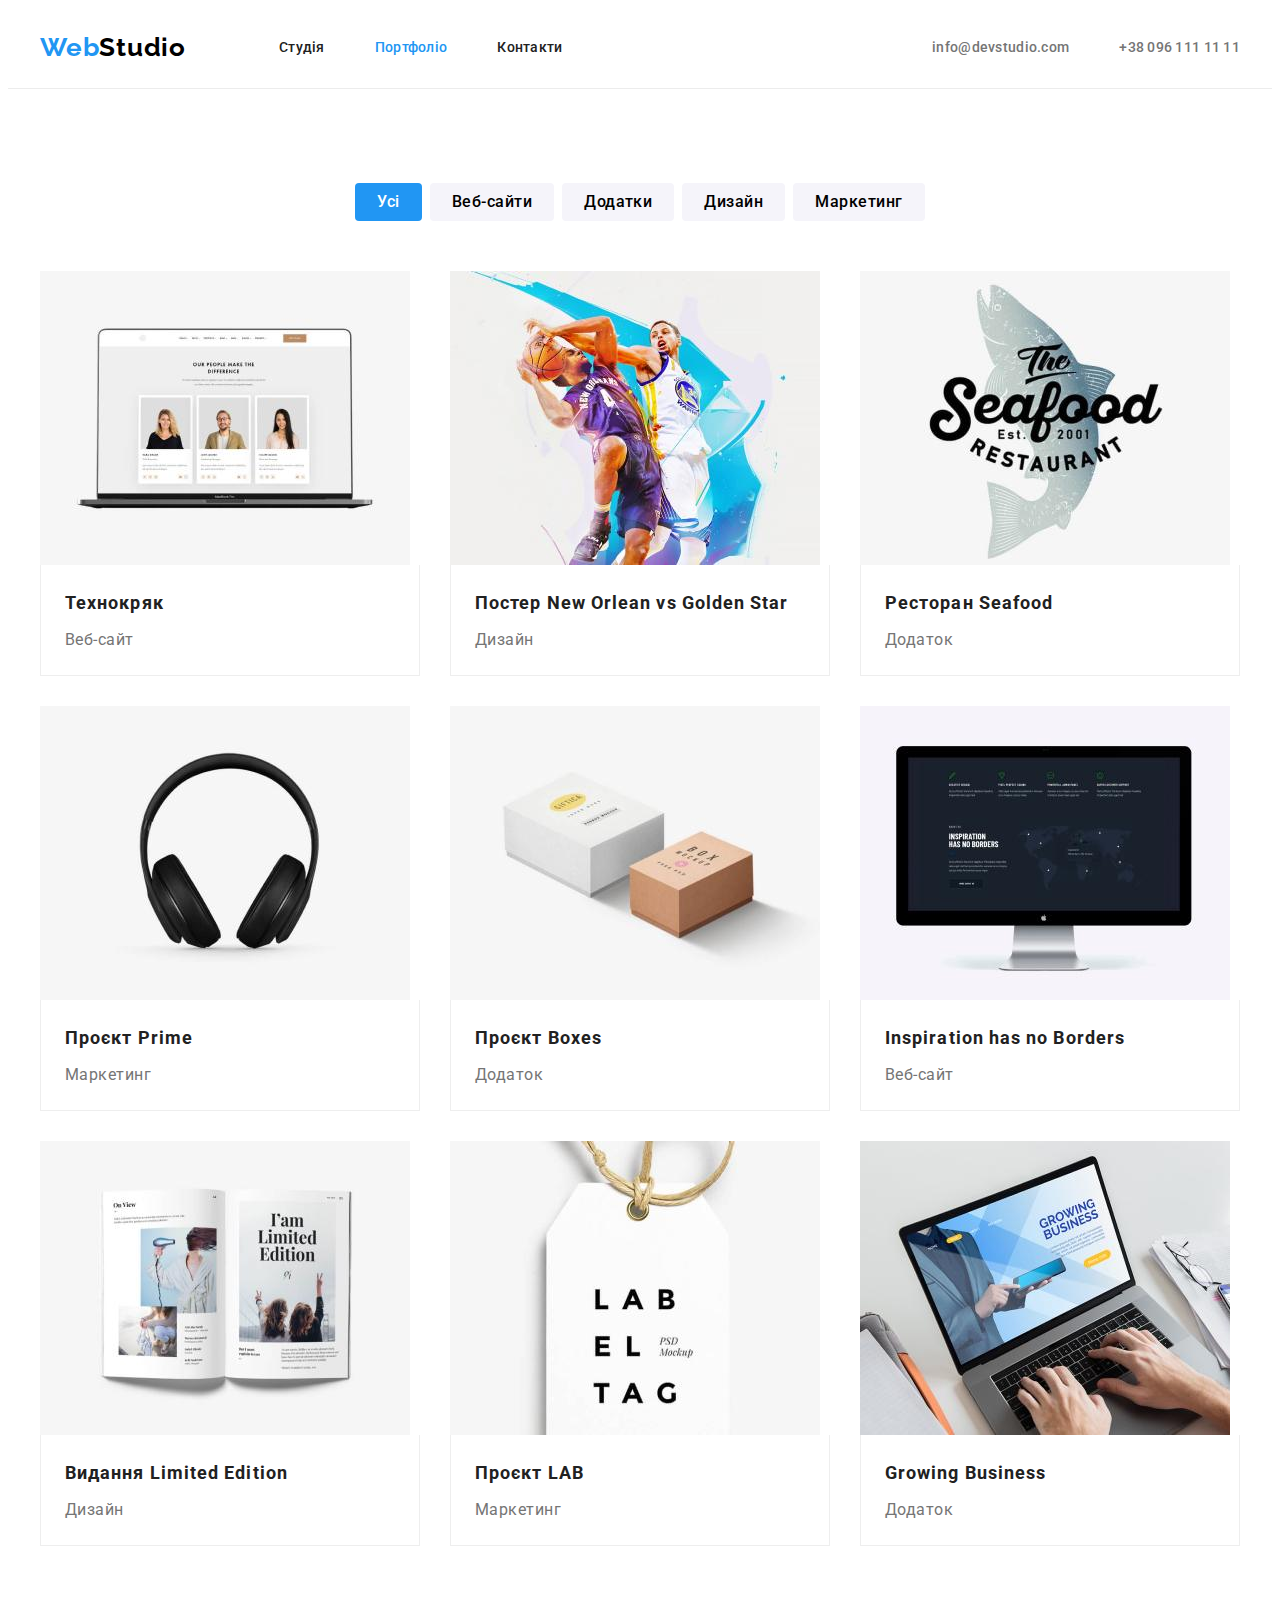
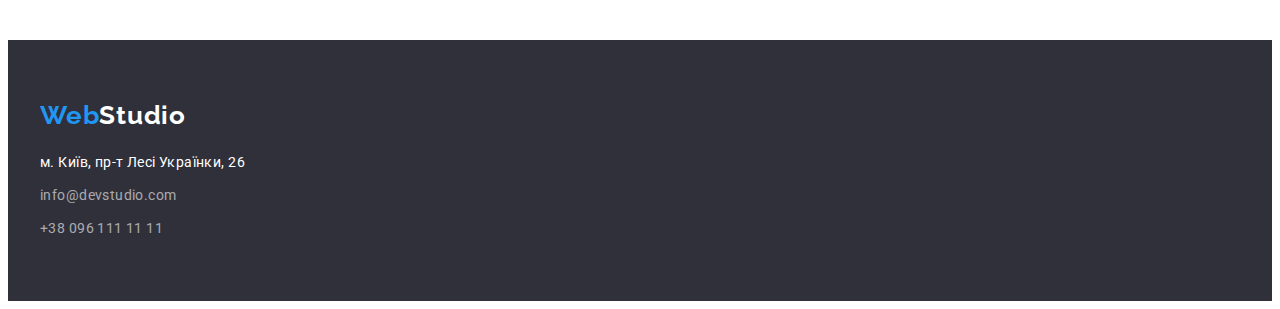
==== commit 51067d79: "style section stuff" ====
--- a/portfolio.html
+++ b/portfolio.html
@@ -28,10 +28,10 @@
       <nav>
         <ul class="site-nav list">
           <li class="site-nav item">
-            <a class="link current" href="./index.html">Студія</a>
+            <a class="link " href="./index.html">Студія</a>
           </li>
           <li class="site-nav item">
-            <a class="link" href="./portfolio.html">Портфоліо</a>
+            <a class="link current" href="./portfolio.html">Портфоліо</a>
           </li>
           <li class="site-nav item">
             <a class="link" href="">Контакти</a>
@@ -170,20 +170,22 @@
 
   <!-- Підвал сайта -->
   <footer class="footer">
-    <a href="./index.html" class="footer-logo">
-      <span class="logo-blue">Web</span>Studio
-    </a>
-    <address class="address">
-      <p class="footer-text">м. Київ, пр-т Лесі Українки, 26</p>
-      <ul class="footer-list">
-        <li class="footer-item">
-          <a class="link" href="mailto:info@devstudio.com">info@devstudio.com</a>
-        </li>
-        <li class="footer-item">
-          <a class="link" href="tel:+380961111111">+38 096 111 11 11</a>
-        </li>
-      </ul>
-    </address>
+    <div class="container">
+      <a href="./index.html" class="footer-logo">
+        <span class="logo-blue">Web</span>Studio
+      </a>
+      <address class="address">
+        <p class="footer-text">м. Київ, пр-т Лесі Українки, 26</p>
+        <ul class="footer-list">
+          <li class="footer-item">
+            <a class="link" href="mailto:info@devstudio.com">info@devstudio.com</a>
+          </li>
+          <li class="footer-item">
+            <a class="link" href="tel:+380961111111">+38 096 111 11 11</a>
+          </li>
+        </ul>
+      </address>
+    </div>
   </footer>
 
 
--- a/css/styles.css
+++ b/css/styles.css
@@ -282,8 +282,8 @@
 }
 
 .stuff-info {
-  margin-top: 30px;
-  margin-bottom: 30px;
+  padding-top: 30px;
+  padding-bottom: 30px;
 }
 
 .stuff-item .title {
